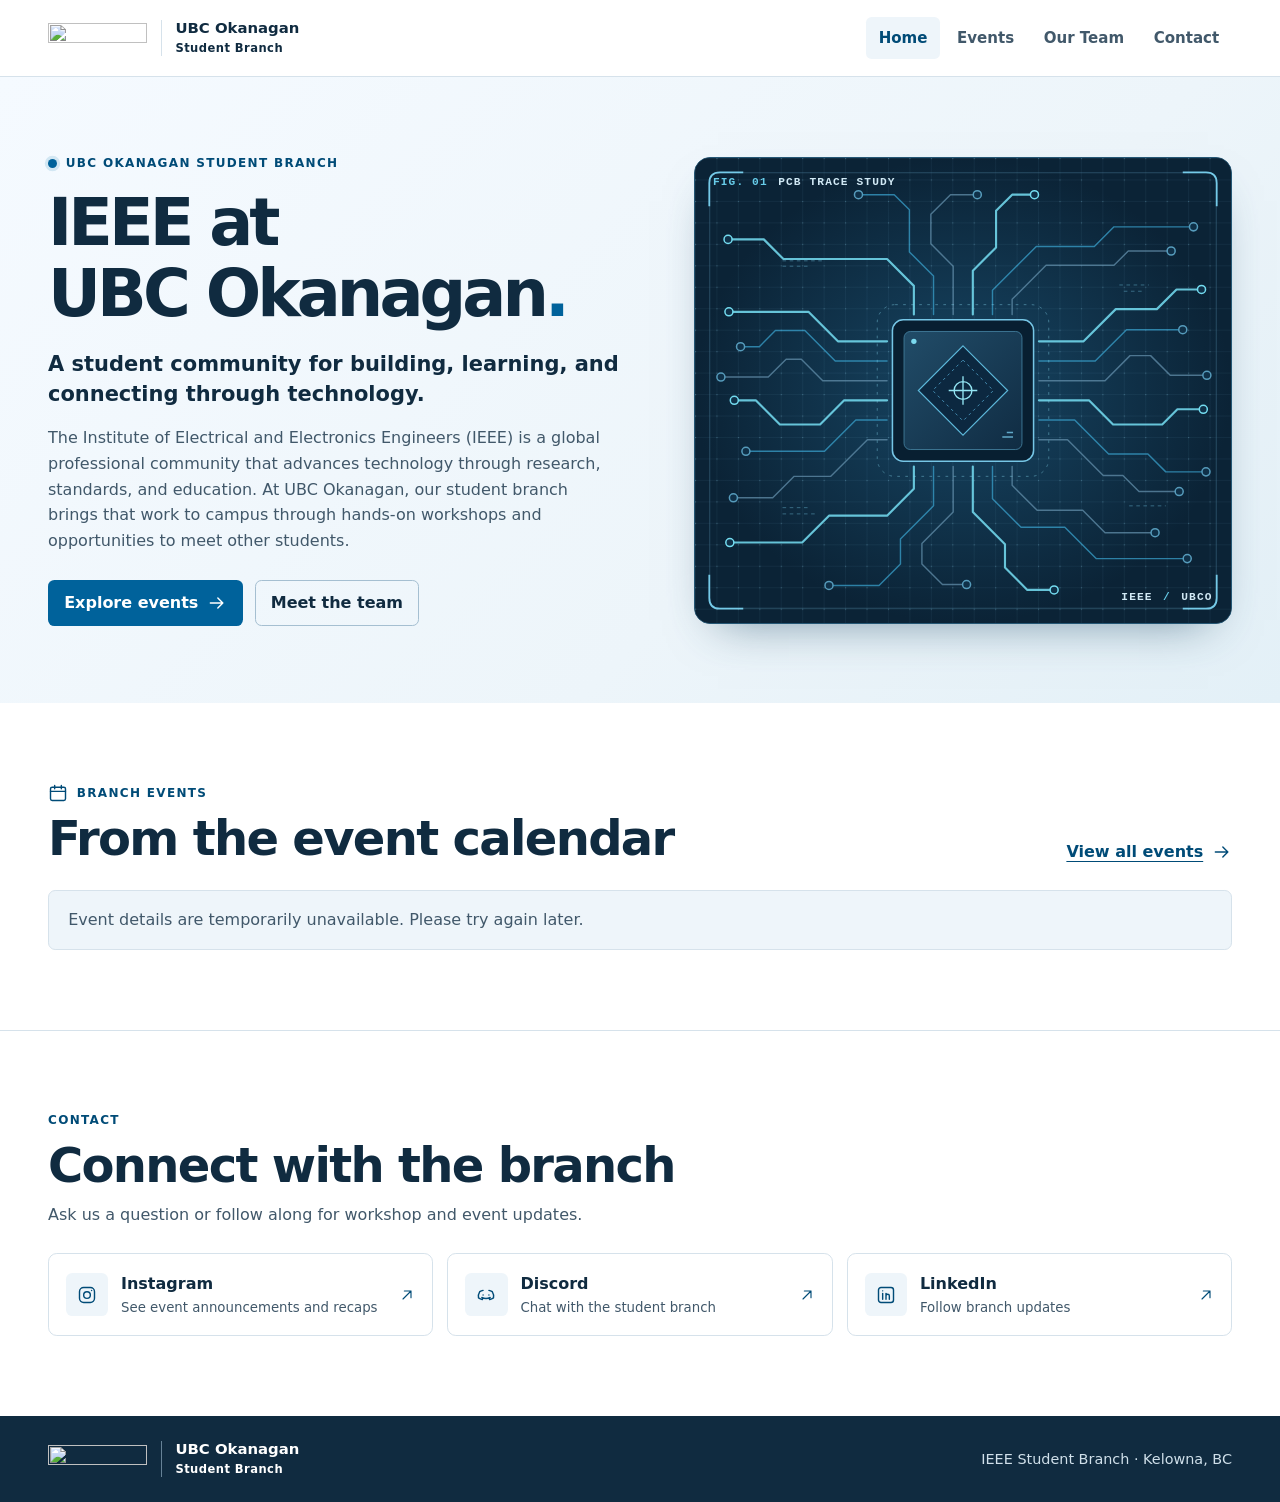
==== index.html @ 8d6318ac "Oneshot site layout" ====
<!doctype html>
<html lang="en">
<head>
  <meta charset="utf-8">
  <meta name="viewport" content="width=device-width, initial-scale=1">
  <meta name="description" content="Meet the IEEE Student Branch at UBC Okanagan, find events, and connect with the team.">
  <meta name="theme-color" content="#102b40">
  <title>IEEE UBC Okanagan Student Branch</title>
  <link rel="stylesheet" href="/style.css">
  <script type="module" src="/events.js"></script>
</head>
<body>
  <a class="skip-link" href="#main">Skip to content</a>
  <header class="site-header">
    <div class="container header-inner">
      <a class="brand" href="/" aria-label="IEEE UBC Okanagan home">
        <img src="/assets/brand_assets/ieee%20mb%20blue.png" width="99" height="29" alt="">
        <span class="brand-name">UBC Okanagan<small>Student Branch</small></span>
      </a>
      <nav aria-label="Main navigation">
        <ul class="nav-list">
          <li><a href="/" aria-current="page">Home</a></li>
          <li><a href="/events/">Events</a></li>
          <li><a href="/our-team/">Our Team</a></li>
          <li><a href="/contact/">Contact</a></li>
        </ul>
      </nav>
    </div>
  </header>

  <main id="main">
    <section class="hero" aria-labelledby="home-heading">
      <div class="container hero-grid">
        <div class="hero-copy">
          <p class="eyebrow"><span class="eyebrow-dot"></span> UBC Okanagan Student Branch</p>
          <h1 id="home-heading">IEEE at<br> UBC Okanagan<span class="hero-period">.</span></h1>
          <p class="lede">A student community for building, learning, and connecting through technology.</p>
          <p>The Institute of Electrical and Electronics Engineers (IEEE) is a global professional community that advances technology through research, standards, and education. At UBC Okanagan, our student branch brings that work to campus through hands-on workshops and opportunities to meet other students.</p>
          <div class="button-row">
            <a class="button button-primary" href="/events/">Explore events <svg class="icon" aria-hidden="true" viewBox="0 0 24 24" fill="none" stroke="currentColor" stroke-width="1.7" stroke-linecap="round" stroke-linejoin="round"><path d="M4 12h15m-6-6 6 6-6 6"/></svg></a>
            <a class="button button-outline" href="/our-team/">Meet the team</a>
          </div>
        </div>
        <div class="hero-art" aria-hidden="true">
          <img src="/assets/circuit-board.svg" width="600" height="520" alt="">
          <span class="art-label"><span>FIG. 01</span> PCB TRACE STUDY</span>
          <span class="art-caption">IEEE <span>/</span> UBCO</span>
        </div>
      </div>
    </section>

    <section class="section event-band" aria-labelledby="featured-heading">
      <div class="container">
        <div class="section-heading split-heading">
          <div>
            <p class="eyebrow"><svg class="icon" aria-hidden="true" viewBox="0 0 24 24" fill="none" stroke="currentColor" stroke-width="1.7" stroke-linecap="round" stroke-linejoin="round"><rect x="3" y="5" width="18" height="16" rx="2"/><path d="M8 3v4m8-4v4M3 10h18"/></svg> Branch events</p>
            <h2 id="featured-heading">From the event calendar</h2>
          </div>
          <a class="text-link" href="/events/">View all events <svg class="icon" aria-hidden="true" viewBox="0 0 24 24" fill="none" stroke="currentColor" stroke-width="1.7" stroke-linecap="round" stroke-linejoin="round"><path d="M4 12h15m-6-6 6 6-6 6"/></svg></a>
        </div>
        <div id="featured-event" aria-live="polite"></div>
        <noscript><p>Enable JavaScript to see event details.</p></noscript>
      </div>
    </section>

    <section class="section" aria-labelledby="home-contact">
      <div class="container">
        <div class="section-heading">
          <p class="eyebrow">Contact</p>
          <h2 id="home-contact">Connect with the branch</h2>
          <p>Ask us a question or follow along for workshop and event updates.</p>
        </div>
        <ul class="social-grid">
          <li>
            <a class="social-card" href="https://www.instagram.com/ubcoieee/">
              <span class="social-icon"><svg class="icon" aria-hidden="true" viewBox="0 0 24 24" fill="none" stroke="currentColor" stroke-width="1.7" stroke-linecap="round" stroke-linejoin="round"><rect x="3" y="3" width="18" height="18" rx="5"/><circle cx="12" cy="12" r="4"/><path d="M17.5 6.5h.01"/></svg></span>
              <span><strong>Instagram</strong><small>See event announcements and recaps</small></span>
              <svg class="icon social-arrow" aria-hidden="true" viewBox="0 0 24 24" fill="none" stroke="currentColor" stroke-width="1.7" stroke-linecap="round" stroke-linejoin="round"><path d="M6 18 18 6M8 6h10v10"/></svg>
            </a>
          </li>
          <li>
            <a class="social-card" href="https://discord.gg/yK6ws2bmB">
              <span class="social-icon"><svg class="icon" aria-hidden="true" viewBox="0 0 24 24" fill="none" stroke="currentColor" stroke-width="1.7" stroke-linecap="round" stroke-linejoin="round"><path d="M8.5 6.5a13 13 0 0 0-4 1.5C3 10.5 2.5 13 3 15.5a14 14 0 0 0 4.5 2l1-2m7-9a13 13 0 0 1 4 1.5c1.5 2.5 2 5 1.5 7.5a14 14 0 0 1-4.5 2l-1-2M7 15a12 12 0 0 0 10 0M8.5 12h.01m7 0h.01"/></svg></span>
              <span><strong>Discord</strong><small>Chat with the student branch</small></span>
              <svg class="icon social-arrow" aria-hidden="true" viewBox="0 0 24 24" fill="none" stroke="currentColor" stroke-width="1.7" stroke-linecap="round" stroke-linejoin="round"><path d="M6 18 18 6M8 6h10v10"/></svg>
            </a>
          </li>
          <li>
            <a class="social-card" href="https://www.linkedin.com/company/ubco-ieee-student-branch/posts/">
              <span class="social-icon"><svg class="icon" aria-hidden="true" viewBox="0 0 24 24" fill="none" stroke="currentColor" stroke-width="1.7" stroke-linecap="round" stroke-linejoin="round"><rect x="3" y="3" width="18" height="18" rx="3"/><path d="M8 10v7m0-10h.01M12 17v-7m0 3a2 2 0 0 1 4 0v4"/></svg></span>
              <span><strong>LinkedIn</strong><small>Follow branch updates</small></span>
              <svg class="icon social-arrow" aria-hidden="true" viewBox="0 0 24 24" fill="none" stroke="currentColor" stroke-width="1.7" stroke-linecap="round" stroke-linejoin="round"><path d="M6 18 18 6M8 6h10v10"/></svg>
            </a>
          </li>
        </ul>
      </div>
    </section>
  </main>

  <footer class="site-footer">
    <div class="container footer-inner">
      <a class="brand" href="/" aria-label="IEEE UBC Okanagan home">
        <img src="/assets/brand_assets/ieee%20mb%20white%20png.png" width="99" height="29" alt="">
        <span class="brand-name">UBC Okanagan<small>Student Branch</small></span>
      </a>
      <p>IEEE Student Branch · Kelowna, BC</p>
    </div>
  </footer>
</body>
</html>
---- style.css ----
:root {
  color-scheme: light;
  --ink: #102b40;
  --muted: #41586a;
  --blue: #00629b;
  --blue-dark: #004b77;
  --pale: #eef5fa;
  --line: #d6e2eb;
  --white: #fff;
  font-family: "Segoe UI", system-ui, sans-serif;
  color: var(--ink);
  background: var(--white);
  line-height: 1.6;
}

* { box-sizing: border-box; }

body {
  display: flex;
  flex-direction: column;
  min-height: 100vh;
  margin: 0;
}

main { flex: 1; }

img { display: block; max-width: 100%; }

a { color: var(--blue-dark); }

a:focus-visible {
  outline: 3px solid #0082c4;
  outline-offset: 4px;
}

h1, h2, h3, p { margin: 0; }

h1, h2, h3 {
  line-height: 1.1;
  letter-spacing: -.035em;
}

h1 { font-size: clamp(2.75rem, 6.1vw, 4.75rem); }
h2 { font-size: clamp(1.95rem, 3.8vw, 3rem); }
h3 { font-size: 1.25rem; }

.container {
  width: min(100% - 3rem, 74rem);
  margin-inline: auto;
}

.icon {
  width: 1.25rem;
  height: 1.25rem;
  flex: none;
}

.skip-link {
  position: fixed;
  z-index: 2;
  top: .75rem;
  left: .75rem;
  transform: translateY(-200%);
  padding: .6rem 1rem;
  background: var(--white);
  font-weight: 650;
}

.skip-link:focus { transform: none; }

.site-header {
  background: var(--white);
  border-bottom: 1px solid var(--line);
}

.header-inner, .footer-inner {
  display: flex;
  align-items: center;
  justify-content: space-between;
  gap: 1rem;
}

.header-inner { min-height: 4.75rem; }

.brand {
  display: inline-flex;
  flex: none;
  align-items: center;
  gap: .85rem;
  color: inherit;
  text-decoration: none;
}

.brand img {
  width: 6.2rem;
  height: auto;
}

.brand-name {
  display: grid;
  padding-left: .85rem;
  border-left: 1px solid var(--line);
  font-size: .93rem;
  font-weight: 750;
  line-height: 1.2;
}

.brand-name small {
  margin-top: .22rem;
  font-size: .72rem;
  font-weight: 550;
  letter-spacing: .04em;
}

.nav-list {
  display: flex;
  gap: .25rem;
  padding: 0;
  margin: 0;
  list-style: none;
}

.nav-list a {
  display: block;
  padding: .55rem .8rem;
  border-radius: .35rem;
  color: var(--muted);
  text-decoration: none;
  font-size: .94rem;
  font-weight: 650;
  white-space: nowrap;
}

.nav-list a:hover, .nav-list a[aria-current="page"] {
  color: var(--blue-dark);
  background: var(--pale);
}

.eyebrow {
  display: flex;
  align-items: center;
  gap: .55rem;
  color: var(--blue-dark);
  font-size: .75rem;
  font-weight: 750;
  letter-spacing: .11em;
  text-transform: uppercase;
}

.eyebrow-dot {
  width: .56rem;
  height: .56rem;
  border-radius: 50%;
  background: var(--blue);
  box-shadow: 0 0 0 .2rem #d2e7f3;
}

.hero {
  padding-block: clamp(2.75rem, 6vw, 5.25rem);
  background: linear-gradient(135deg, #f5faff, #edf5fa 63%, #e3f0f7);
}

.hero-grid {
  display: grid;
  grid-template-columns: 1.08fr 1fr;
  align-items: center;
  gap: clamp(2rem, 5vw, 4.75rem);
}

.hero h1 {
  margin-top: .85rem;
  font-size: clamp(2.9rem, 5.1vw, 4.75rem);
  letter-spacing: -.06em;
}

.hero-period { color: var(--blue); }

.lede {
  max-width: 43rem;
  color: var(--muted);
  font-size: clamp(1.07rem, 2vw, 1.31rem);
  line-height: 1.45;
}

.hero .lede {
  margin-top: 1.15rem;
  color: var(--ink);
  font-weight: 620;
}

.hero-copy > p:not(.eyebrow, .lede) {
  max-width: 35rem;
  margin-top: 1rem;
  color: var(--muted);
}

.hero-art {
  position: relative;
  overflow: hidden;
  isolation: isolate;
  border: 1px solid #255775;
  border-radius: 1rem;
  background: #0b2639;
  box-shadow: 0 20px 46px -24px #234e69a0;
}

.hero-art img { width: 100%; height: auto; }

.art-label, .art-caption {
  position: absolute;
  display: flex;
  gap: .65rem;
  color: #d1e9f5;
  font: 600 clamp(.56rem, 1.3vw, .7rem)/1.3 ui-monospace, Consolas, monospace;
  letter-spacing: .1em;
}

.art-label { top: 1.1rem; left: 1.15rem; }
.art-caption { bottom: 1.1rem; right: 1.15rem; }
.art-label span, .art-caption span { color: #67cce9; }

.button-row {
  display: flex;
  flex-wrap: wrap;
  gap: .7rem;
  margin-top: 1.65rem;
}

.button, .text-link {
  display: inline-flex;
  align-items: center;
  justify-content: center;
  gap: .55rem;
  font-weight: 700;
}

.button {
  min-height: 2.9rem;
  padding: .6rem .95rem;
  border: 1px solid transparent;
  border-radius: .4rem;
  text-decoration: none;
}

.button-primary { color: var(--white); background: var(--blue); }
.button-primary:hover { background: var(--blue-dark); }
.button-outline { border-color: #a5bfd1; color: var(--ink); }
.button-outline:hover { background: #dcecf6; }
.text-link { text-underline-offset: .24em; }
.text-link:hover { color: var(--blue); }

.section { padding-block: clamp(2.85rem, 6.3vw, 5rem); }
.section-heading { margin-bottom: 1.6rem; }
.section-heading .eyebrow, .membership-band .eyebrow { margin-bottom: .55rem; }

.section-heading > p:not(.eyebrow), .membership-band h2 + p {
  margin-top: .65rem;
  color: var(--muted);
}

.split-heading {
  display: flex;
  align-items: flex-end;
  justify-content: space-between;
  gap: 1rem 2rem;
}

.event-band { border-bottom: 1px solid var(--line); }

.event-card {
  display: grid;
  grid-template-columns: minmax(0, 20rem) minmax(0, 1fr);
  overflow: hidden;
  border: 1px solid var(--line);
  border-radius: .7rem;
  background: var(--white);
}

.event-card--text { grid-template-columns: minmax(0, 1fr); }

.event-poster {
  display: grid;
  place-items: center;
  background: var(--pale);
}

.event-poster img {
  width: 100%;
  max-height: 21rem;
  aspect-ratio: 1;
  object-fit: contain;
}

.event-poster:focus-visible { outline-offset: -4px; }

.event-details {
  align-self: center;
  padding: clamp(1.25rem, 4vw, 3.25rem);
}

.event-tag {
  display: inline-block;
  padding: .26rem .6rem;
  margin-bottom: .75rem;
  border-radius: .25rem;
  color: var(--blue-dark);
  background: var(--pale);
  font-size: .72rem;
  font-weight: 750;
  letter-spacing: .07em;
  text-transform: uppercase;
}

.event-details h3 { font-size: clamp(1.45rem, 3.5vw, 2.3rem); }

.event-meta {
  display: flex;
  flex-wrap: wrap;
  gap: .2rem 1.25rem;
  padding: 0;
  margin: .75rem 0;
  list-style: none;
  color: var(--blue-dark);
  font-weight: 650;
}

.event-description { max-width: 42rem; color: var(--muted); }
.event-details .button { margin-top: 1rem; }

.status-message {
  padding: 1rem 1.2rem;
  border: 1px solid var(--line);
  border-radius: .45rem;
  background: var(--pale);
  color: var(--muted);
}

.social-grid, .member-grid {
  display: grid;
  grid-template-columns: repeat(3, minmax(0, 1fr));
  gap: .9rem;
  padding: 0;
  margin: 0;
  list-style: none;
}

.social-card {
  display: grid;
  grid-template-columns: auto 1fr auto;
  align-items: center;
  gap: .8rem;
  height: 100%;
  padding: 1.05rem;
  border: 1px solid var(--line);
  border-radius: .55rem;
  color: var(--ink);
  text-decoration: none;
}

.social-card:hover { border-color: #9dbed4; background: #f8fbfd; }
.social-card small { display: block; color: var(--muted); }

.social-icon {
  display: grid;
  place-items: center;
  width: 2.65rem;
  height: 2.65rem;
  border-radius: .4rem;
  background: var(--pale);
  color: var(--blue-dark);
}

.social-arrow { width: 1rem; height: 1rem; color: var(--blue-dark); }

.page-intro {
  padding-block: clamp(2.75rem, 6vw, 5rem);
  border-bottom: 1px solid var(--line);
  background: linear-gradient(135deg, #f6faff, #e8f3f9);
}

.page-intro h1 { margin: .5rem 0 .9rem; }

.events-content, .event-list {
  display: grid;
  gap: 1rem;
}

.events-content { gap: clamp(2.5rem, 6vw, 4.5rem); }

.structure-section {
  background: #f8fbfd;
  border-bottom: 1px solid var(--line);
}

.org-grid {
  display: grid;
  grid-template-columns: repeat(2, minmax(0, 1fr));
  gap: 1rem;
}

.org-card {
  padding: clamp(1rem, 3vw, 1.75rem);
  border: 1px solid var(--line);
  border-top: 3px solid var(--blue);
  border-radius: .5rem;
  background: var(--white);
}

.org-card h3 {
  display: flex;
  flex-wrap: wrap;
  align-items: center;
  gap: .65rem;
}

.org-card h3 span {
  padding: .3rem .5rem;
  border-radius: .25rem;
  background: var(--pale);
  color: var(--blue-dark);
  font-size: .72rem;
  letter-spacing: .04em;
  text-transform: uppercase;
}

.org-card ul {
  padding-left: 1.35rem;
  margin: .65rem 0 0;
  color: var(--muted);
}

.org-card li + li { margin-top: .35rem; }
.org-card li ul { margin-top: .25rem; }
.roster-section + .roster-section { padding-top: 0; }
.member-grid-chairs { grid-template-columns: repeat(2, minmax(0, 1fr)); max-width: 48rem; }

.member-card {
  display: flex;
  align-items: center;
  gap: 1rem;
  padding: .95rem;
  border: 1px solid var(--line);
  border-radius: .55rem;
}

.member-card img {
  flex: none;
  width: clamp(3.25rem, 7vw, 5rem);
  height: auto;
  aspect-ratio: 1;
  object-fit: cover;
  border-radius: 50%;
  background: var(--pale);
}

.member-info p {
  margin-top: .3rem;
  color: var(--muted);
  font-size: .9rem;
  line-height: 1.35;
}

.membership-band {
  border-top: 1px solid var(--line);
  background: var(--pale);
}

.membership-band .split-heading { align-items: center; }

.site-footer {
  padding-block: 1.6rem;
  background: var(--ink);
  color: var(--white);
}

.site-footer .brand-name { border-color: #668297; }
.site-footer p { color: #d0e0ea; font-size: .9rem; }

@media (max-width: 60rem) {
  .social-card {
    grid-template-columns: auto 1fr;
  }

  .social-arrow { display: none; }
  .member-grid { grid-template-columns: repeat(2, minmax(0, 1fr)); }
}

@media (max-width: 46rem) {
  .hero-grid { grid-template-columns: minmax(0, 1fr); }
  .hero-art { max-width: 34rem; }
  .hero h1 { font-size: clamp(2.7rem, 9.5vw, 4.4rem); }
  .event-card { grid-template-columns: minmax(0, 15rem) minmax(0, 1fr); }
  .event-card--text { grid-template-columns: minmax(0, 1fr); }
  .social-grid { grid-template-columns: minmax(0, 1fr); }
  .social-card { grid-template-columns: auto 1fr auto; }
  .social-arrow { display: block; }
}

@media (max-width: 36rem) {
  .container { width: calc(100% - 2rem); }

  .header-inner {
    flex-direction: column;
    align-items: flex-start;
    gap: .55rem;
    padding-top: .75rem;
    padding-bottom: .45rem;
  }

  .header-inner nav, .nav-list { width: 100%; }
  .nav-list { justify-content: space-between; }
  .nav-list a { padding: .5rem .45rem; font-size: .88rem; }
  .split-heading { flex-direction: column; align-items: flex-start; }
  .membership-band .split-heading { align-items: flex-start; }
  .event-card, .event-card--text, .org-grid, .member-grid { grid-template-columns: minmax(0, 1fr); }
  .event-poster img { max-height: 19rem; }
  .footer-inner { flex-direction: column; align-items: flex-start; }
}
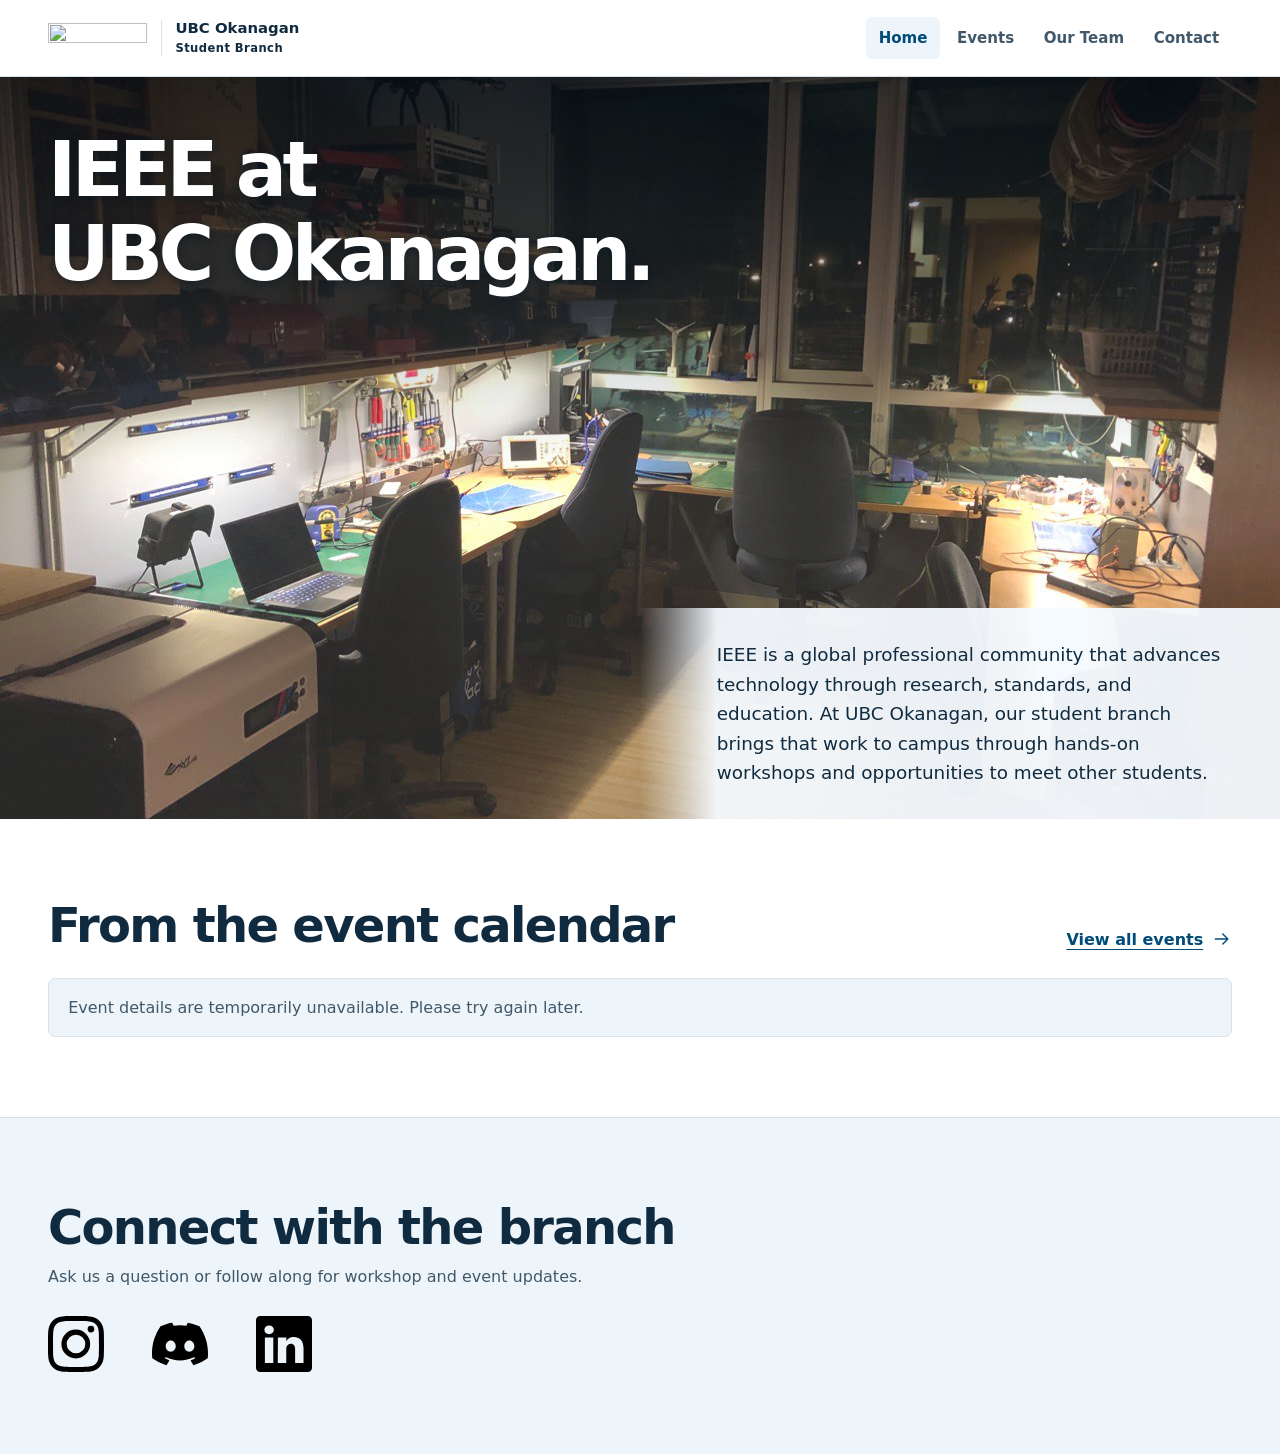
==== commit 1e908d22: "Implemented some designs" ====
--- a/index.html
+++ b/index.html
@@ -28,24 +28,11 @@
     </div>
   </header>
 
-  <main id="main">
+  <main id="main" tabindex="-1">
     <section class="hero" aria-labelledby="home-heading">
-      <div class="container hero-grid">
-        <div class="hero-copy">
-          <p class="eyebrow"><span class="eyebrow-dot"></span> UBC Okanagan Student Branch</p>
-          <h1 id="home-heading">IEEE at<br> UBC Okanagan<span class="hero-period">.</span></h1>
-          <p class="lede">A student community for building, learning, and connecting through technology.</p>
-          <p>The Institute of Electrical and Electronics Engineers (IEEE) is a global professional community that advances technology through research, standards, and education. At UBC Okanagan, our student branch brings that work to campus through hands-on workshops and opportunities to meet other students.</p>
-          <div class="button-row">
-            <a class="button button-primary" href="/events/">Explore events <svg class="icon" aria-hidden="true" viewBox="0 0 24 24" fill="none" stroke="currentColor" stroke-width="1.7" stroke-linecap="round" stroke-linejoin="round"><path d="M4 12h15m-6-6 6 6-6 6"/></svg></a>
-            <a class="button button-outline" href="/our-team/">Meet the team</a>
-          </div>
-        </div>
-        <div class="hero-art" aria-hidden="true">
-          <img src="/assets/circuit-board.svg" width="600" height="520" alt="">
-          <span class="art-label"><span>FIG. 01</span> PCB TRACE STUDY</span>
-          <span class="art-caption">IEEE <span>/</span> UBCO</span>
-        </div>
+      <div class="hero-content">
+        <h1 id="home-heading">IEEE at<br> UBC Okanagan.</h1>
+        <p>IEEE is a global professional community that advances technology through research, standards, and education. At UBC Okanagan, our student branch brings that work to campus through hands-on workshops and opportunities to meet other students.</p>
       </div>
     </section>
 
@@ -53,7 +40,6 @@
       <div class="container">
         <div class="section-heading split-heading">
           <div>
-            <p class="eyebrow"><svg class="icon" aria-hidden="true" viewBox="0 0 24 24" fill="none" stroke="currentColor" stroke-width="1.7" stroke-linecap="round" stroke-linejoin="round"><rect x="3" y="5" width="18" height="16" rx="2"/><path d="M8 3v4m8-4v4M3 10h18"/></svg> Branch events</p>
             <h2 id="featured-heading">From the event calendar</h2>
           </div>
           <a class="text-link" href="/events/">View all events <svg class="icon" aria-hidden="true" viewBox="0 0 24 24" fill="none" stroke="currentColor" stroke-width="1.7" stroke-linecap="round" stroke-linejoin="round"><path d="M4 12h15m-6-6 6 6-6 6"/></svg></a>
@@ -63,48 +49,31 @@
       </div>
     </section>
 
-    <section class="section" aria-labelledby="home-contact">
+    <section class="section pale-section contact-section" aria-labelledby="home-contact">
       <div class="container">
         <div class="section-heading">
-          <p class="eyebrow">Contact</p>
           <h2 id="home-contact">Connect with the branch</h2>
           <p>Ask us a question or follow along for workshop and event updates.</p>
         </div>
         <ul class="social-grid">
           <li>
-            <a class="social-card" href="https://www.instagram.com/ubcoieee/">
-              <span class="social-icon"><svg class="icon" aria-hidden="true" viewBox="0 0 24 24" fill="none" stroke="currentColor" stroke-width="1.7" stroke-linecap="round" stroke-linejoin="round"><rect x="3" y="3" width="18" height="18" rx="5"/><circle cx="12" cy="12" r="4"/><path d="M17.5 6.5h.01"/></svg></span>
-              <span><strong>Instagram</strong><small>See event announcements and recaps</small></span>
-              <svg class="icon social-arrow" aria-hidden="true" viewBox="0 0 24 24" fill="none" stroke="currentColor" stroke-width="1.7" stroke-linecap="round" stroke-linejoin="round"><path d="M6 18 18 6M8 6h10v10"/></svg>
+            <a class="social-logo" href="https://www.instagram.com/ubcoieee/">
+              <img src="/assets/brand_assets/instagram.svg" alt="Instagram" width="56" height="56">
             </a>
           </li>
           <li>
-            <a class="social-card" href="https://discord.gg/yK6ws2bmB">
-              <span class="social-icon"><svg class="icon" aria-hidden="true" viewBox="0 0 24 24" fill="none" stroke="currentColor" stroke-width="1.7" stroke-linecap="round" stroke-linejoin="round"><path d="M8.5 6.5a13 13 0 0 0-4 1.5C3 10.5 2.5 13 3 15.5a14 14 0 0 0 4.5 2l1-2m7-9a13 13 0 0 1 4 1.5c1.5 2.5 2 5 1.5 7.5a14 14 0 0 1-4.5 2l-1-2M7 15a12 12 0 0 0 10 0M8.5 12h.01m7 0h.01"/></svg></span>
-              <span><strong>Discord</strong><small>Chat with the student branch</small></span>
-              <svg class="icon social-arrow" aria-hidden="true" viewBox="0 0 24 24" fill="none" stroke="currentColor" stroke-width="1.7" stroke-linecap="round" stroke-linejoin="round"><path d="M6 18 18 6M8 6h10v10"/></svg>
+            <a class="social-logo" href="https://discord.gg/yK6ws2bmB">
+              <img src="/assets/brand_assets/discord.svg" alt="Discord" width="56" height="56">
             </a>
           </li>
           <li>
-            <a class="social-card" href="https://www.linkedin.com/company/ubco-ieee-student-branch/posts/">
-              <span class="social-icon"><svg class="icon" aria-hidden="true" viewBox="0 0 24 24" fill="none" stroke="currentColor" stroke-width="1.7" stroke-linecap="round" stroke-linejoin="round"><rect x="3" y="3" width="18" height="18" rx="3"/><path d="M8 10v7m0-10h.01M12 17v-7m0 3a2 2 0 0 1 4 0v4"/></svg></span>
-              <span><strong>LinkedIn</strong><small>Follow branch updates</small></span>
-              <svg class="icon social-arrow" aria-hidden="true" viewBox="0 0 24 24" fill="none" stroke="currentColor" stroke-width="1.7" stroke-linecap="round" stroke-linejoin="round"><path d="M6 18 18 6M8 6h10v10"/></svg>
+            <a class="social-logo" href="https://www.linkedin.com/company/ubco-ieee-student-branch/posts/">
+              <img src="/assets/brand_assets/linkedin.svg" alt="LinkedIn" width="56" height="56">
             </a>
           </li>
         </ul>
       </div>
     </section>
   </main>
-
-  <footer class="site-footer">
-    <div class="container footer-inner">
-      <a class="brand" href="/" aria-label="IEEE UBC Okanagan home">
-        <img src="/assets/brand_assets/ieee%20mb%20white%20png.png" width="99" height="29" alt="">
-        <span class="brand-name">UBC Okanagan<small>Student Branch</small></span>
-      </a>
-      <p>IEEE Student Branch · Kelowna, BC</p>
-    </div>
-  </footer>
 </body>
 </html>
--- a/style.css
+++ b/style.css
@@ -22,7 +22,7 @@
   margin: 0;
 }
 
-main { flex: 1; }
+main { flex: 1; scroll-margin-top: 5rem; }
 
 img { display: block; max-width: 100%; }
 
@@ -69,11 +69,14 @@
 .skip-link:focus { transform: none; }
 
 .site-header {
+  position: sticky;
+  z-index: 1;
+  top: 0;
   background: var(--white);
   border-bottom: 1px solid var(--line);
 }
 
-.header-inner, .footer-inner {
+.header-inner {
   display: flex;
   align-items: center;
   justify-content: space-between;
@@ -136,44 +139,39 @@
   background: var(--pale);
 }
 
-.eyebrow {
-  display: flex;
-  align-items: center;
-  gap: .55rem;
-  color: var(--blue-dark);
-  font-size: .75rem;
-  font-weight: 750;
-  letter-spacing: .11em;
-  text-transform: uppercase;
-}
-
-.eyebrow-dot {
-  width: .56rem;
-  height: .56rem;
-  border-radius: 50%;
-  background: var(--blue);
-  box-shadow: 0 0 0 .2rem #d2e7f3;
-}
 
 .hero {
-  padding-block: clamp(2.75rem, 6vw, 5.25rem);
-  background: linear-gradient(135deg, #f5faff, #edf5fa 63%, #e3f0f7);
-}
-
-.hero-grid {
-  display: grid;
-  grid-template-columns: 1.08fr 1fr;
-  align-items: center;
-  gap: clamp(2rem, 5vw, 4.75rem);
+  background: linear-gradient(#08192580, #ffffff26 52%),
+    url("/assets/hackerspace_night.jpg") center / cover no-repeat, var(--ink);
+}
+
+.hero-content {
+  display: flex;
+  flex-direction: column;
+  align-items: flex-start;
+  justify-content: space-between;
+  gap: clamp(8rem, 20vw, 19rem);
+  min-height: clamp(32rem, 58vw, 48rem);
 }
 
 .hero h1 {
-  margin-top: .85rem;
-  font-size: clamp(2.9rem, 5.1vw, 4.75rem);
+  margin: clamp(1.5rem, 4vw, 3.5rem) max(1rem, calc((100% - 74rem) / 2));
+  color: var(--white);
+  font-size: clamp(2.45rem, 6vw, 4.75rem);
   letter-spacing: -.06em;
-}
-
-.hero-period { color: var(--blue); }
+  text-shadow: 0 2px 10px #081925b3;
+}
+
+.hero p {
+  --fade-width: clamp(1.5rem, 6vw, 5rem);
+  align-self: flex-end;
+  max-width: 40rem;
+  padding: clamp(1rem, 2.5vw, 2rem) clamp(1rem, 4vw, 3.5rem);
+  padding-left: var(--fade-width);
+  background: linear-gradient(to right, transparent, #f5fafff2 var(--fade-width));
+  color: var(--ink);
+  font-size: clamp(1rem, 1.6vw, 1.15rem);
+}
 
 .lede {
   max-width: 43rem;
@@ -181,43 +179,6 @@
   font-size: clamp(1.07rem, 2vw, 1.31rem);
   line-height: 1.45;
 }
-
-.hero .lede {
-  margin-top: 1.15rem;
-  color: var(--ink);
-  font-weight: 620;
-}
-
-.hero-copy > p:not(.eyebrow, .lede) {
-  max-width: 35rem;
-  margin-top: 1rem;
-  color: var(--muted);
-}
-
-.hero-art {
-  position: relative;
-  overflow: hidden;
-  isolation: isolate;
-  border: 1px solid #255775;
-  border-radius: 1rem;
-  background: #0b2639;
-  box-shadow: 0 20px 46px -24px #234e69a0;
-}
-
-.hero-art img { width: 100%; height: auto; }
-
-.art-label, .art-caption {
-  position: absolute;
-  display: flex;
-  gap: .65rem;
-  color: #d1e9f5;
-  font: 600 clamp(.56rem, 1.3vw, .7rem)/1.3 ui-monospace, Consolas, monospace;
-  letter-spacing: .1em;
-}
-
-.art-label { top: 1.1rem; left: 1.15rem; }
-.art-caption { bottom: 1.1rem; right: 1.15rem; }
-.art-label span, .art-caption span { color: #67cce9; }
 
 .button-row {
   display: flex;
@@ -251,9 +212,8 @@
 
 .section { padding-block: clamp(2.85rem, 6.3vw, 5rem); }
 .section-heading { margin-bottom: 1.6rem; }
-.section-heading .eyebrow, .membership-band .eyebrow { margin-bottom: .55rem; }
-
-.section-heading > p:not(.eyebrow), .membership-band h2 + p {
+
+.section-heading > p, .membership-band h2 + p {
   margin-top: .65rem;
   color: var(--muted);
 }
@@ -266,6 +226,18 @@
 }
 
 .event-band { border-bottom: 1px solid var(--line); }
+.pale-section { background: var(--pale); }
+
+.contact-page {
+  display: grid;
+  grid-template-rows: auto 1fr;
+}
+
+.contact-section {
+  display: grid;
+  align-content: center;
+  min-height: 21rem;
+}
 
 .event-card {
   display: grid;
@@ -293,22 +265,56 @@
 
 .event-poster:focus-visible { outline-offset: -4px; }
 
-.event-details {
-  align-self: center;
-  padding: clamp(1.25rem, 4vw, 3.25rem);
-}
-
-.event-tag {
-  display: inline-block;
-  padding: .26rem .6rem;
-  margin-bottom: .75rem;
-  border-radius: .25rem;
-  color: var(--blue-dark);
-  background: var(--pale);
+.event-content {
+  display: grid;
+  grid-template-columns: minmax(0, 1fr) auto;
+  align-items: center;
+  gap: clamp(.65rem, 3vw, 2.5rem);
+  padding: clamp(.9rem, 3vw, 2.5rem);
+}
+
+.event-calendar {
+  display: grid;
+  justify-items: end;
+  gap: .4rem;
+}
+
+.calendar-tile {
+  display: grid;
+  width: clamp(5rem, 8vw, 6rem);
+  overflow: hidden;
+  border: 1px solid var(--line);
+  border-radius: .4rem;
+  text-align: center;
+  font-variant-numeric: tabular-nums;
+}
+
+.calendar-month {
+  padding: .2rem .3rem;
+  background: var(--blue-dark);
+  color: var(--white);
   font-size: .72rem;
+  font-weight: 700;
+  white-space: nowrap;
+}
+
+.calendar-day {
+  display: grid;
+  place-items: center;
+  aspect-ratio: 1;
+  padding: .25rem .35rem;
+  background: var(--pale);
+  color: var(--ink);
+  font-size: clamp(1.3rem, 2.7vw, 1.9rem);
   font-weight: 750;
-  letter-spacing: .07em;
-  text-transform: uppercase;
+  line-height: 1.35;
+}
+
+.calendar-separator {
+  justify-self: center;
+  color: var(--muted);
+  font-size: .75rem;
+  line-height: 1;
 }
 
 .event-details h3 { font-size: clamp(1.45rem, 3.5vw, 2.3rem); }
@@ -324,7 +330,7 @@
   font-weight: 650;
 }
 
-.event-description { max-width: 42rem; color: var(--muted); }
+.event-description { margin-top: .65rem; max-width: 42rem; color: var(--muted); }
 .event-details .button { margin-top: 1rem; }
 
 .status-message {
@@ -335,7 +341,7 @@
   color: var(--muted);
 }
 
-.social-grid, .member-grid {
+.member-grid {
   display: grid;
   grid-template-columns: repeat(3, minmax(0, 1fr));
   gap: .9rem;
@@ -344,33 +350,27 @@
   list-style: none;
 }
 
-.social-card {
-  display: grid;
-  grid-template-columns: auto 1fr auto;
-  align-items: center;
-  gap: .8rem;
-  height: 100%;
-  padding: 1.05rem;
-  border: 1px solid var(--line);
-  border-radius: .55rem;
-  color: var(--ink);
-  text-decoration: none;
-}
-
-.social-card:hover { border-color: #9dbed4; background: #f8fbfd; }
-.social-card small { display: block; color: var(--muted); }
-
-.social-icon {
-  display: grid;
-  place-items: center;
-  width: 2.65rem;
-  height: 2.65rem;
-  border-radius: .4rem;
-  background: var(--pale);
-  color: var(--blue-dark);
-}
-
-.social-arrow { width: 1rem; height: 1rem; color: var(--blue-dark); }
+.social-grid {
+  display: flex;
+  flex-wrap: wrap;
+  align-items: center;
+  gap: clamp(1.25rem, 5vw, 3rem);
+  padding: 0;
+  margin: 0;
+  list-style: none;
+}
+
+.social-logo {
+  display: block;
+  border-radius: .25rem;
+}
+
+.social-logo img {
+  width: clamp(2.65rem, 8vw, 3.5rem);
+  height: auto;
+}
+
+.social-logo:hover { opacity: .72; }
 
 .page-intro {
   padding-block: clamp(2.75rem, 6vw, 5rem);
@@ -380,57 +380,11 @@
 
 .page-intro h1 { margin: .5rem 0 .9rem; }
 
-.events-content, .event-list {
+.event-list {
   display: grid;
   gap: 1rem;
 }
 
-.events-content { gap: clamp(2.5rem, 6vw, 4.5rem); }
-
-.structure-section {
-  background: #f8fbfd;
-  border-bottom: 1px solid var(--line);
-}
-
-.org-grid {
-  display: grid;
-  grid-template-columns: repeat(2, minmax(0, 1fr));
-  gap: 1rem;
-}
-
-.org-card {
-  padding: clamp(1rem, 3vw, 1.75rem);
-  border: 1px solid var(--line);
-  border-top: 3px solid var(--blue);
-  border-radius: .5rem;
-  background: var(--white);
-}
-
-.org-card h3 {
-  display: flex;
-  flex-wrap: wrap;
-  align-items: center;
-  gap: .65rem;
-}
-
-.org-card h3 span {
-  padding: .3rem .5rem;
-  border-radius: .25rem;
-  background: var(--pale);
-  color: var(--blue-dark);
-  font-size: .72rem;
-  letter-spacing: .04em;
-  text-transform: uppercase;
-}
-
-.org-card ul {
-  padding-left: 1.35rem;
-  margin: .65rem 0 0;
-  color: var(--muted);
-}
-
-.org-card li + li { margin-top: .35rem; }
-.org-card li ul { margin-top: .25rem; }
 .roster-section + .roster-section { padding-top: 0; }
 .member-grid-chairs { grid-template-columns: repeat(2, minmax(0, 1fr)); max-width: 48rem; }
 
@@ -467,37 +421,18 @@
 
 .membership-band .split-heading { align-items: center; }
 
-.site-footer {
-  padding-block: 1.6rem;
-  background: var(--ink);
-  color: var(--white);
-}
-
-.site-footer .brand-name { border-color: #668297; }
-.site-footer p { color: #d0e0ea; font-size: .9rem; }
-
 @media (max-width: 60rem) {
-  .social-card {
-    grid-template-columns: auto 1fr;
-  }
-
-  .social-arrow { display: none; }
   .member-grid { grid-template-columns: repeat(2, minmax(0, 1fr)); }
 }
 
 @media (max-width: 46rem) {
-  .hero-grid { grid-template-columns: minmax(0, 1fr); }
-  .hero-art { max-width: 34rem; }
-  .hero h1 { font-size: clamp(2.7rem, 9.5vw, 4.4rem); }
   .event-card { grid-template-columns: minmax(0, 15rem) minmax(0, 1fr); }
   .event-card--text { grid-template-columns: minmax(0, 1fr); }
-  .social-grid { grid-template-columns: minmax(0, 1fr); }
-  .social-card { grid-template-columns: auto 1fr auto; }
-  .social-arrow { display: block; }
 }
 
 @media (max-width: 36rem) {
   .container { width: calc(100% - 2rem); }
+  main { scroll-margin-top: 7rem; }
 
   .header-inner {
     flex-direction: column;
@@ -512,7 +447,6 @@
   .nav-list a { padding: .5rem .45rem; font-size: .88rem; }
   .split-heading { flex-direction: column; align-items: flex-start; }
   .membership-band .split-heading { align-items: flex-start; }
-  .event-card, .event-card--text, .org-grid, .member-grid { grid-template-columns: minmax(0, 1fr); }
+  .event-card, .event-card--text, .member-grid { grid-template-columns: minmax(0, 1fr); }
   .event-poster img { max-height: 19rem; }
-  .footer-inner { flex-direction: column; align-items: flex-start; }
-}
+}
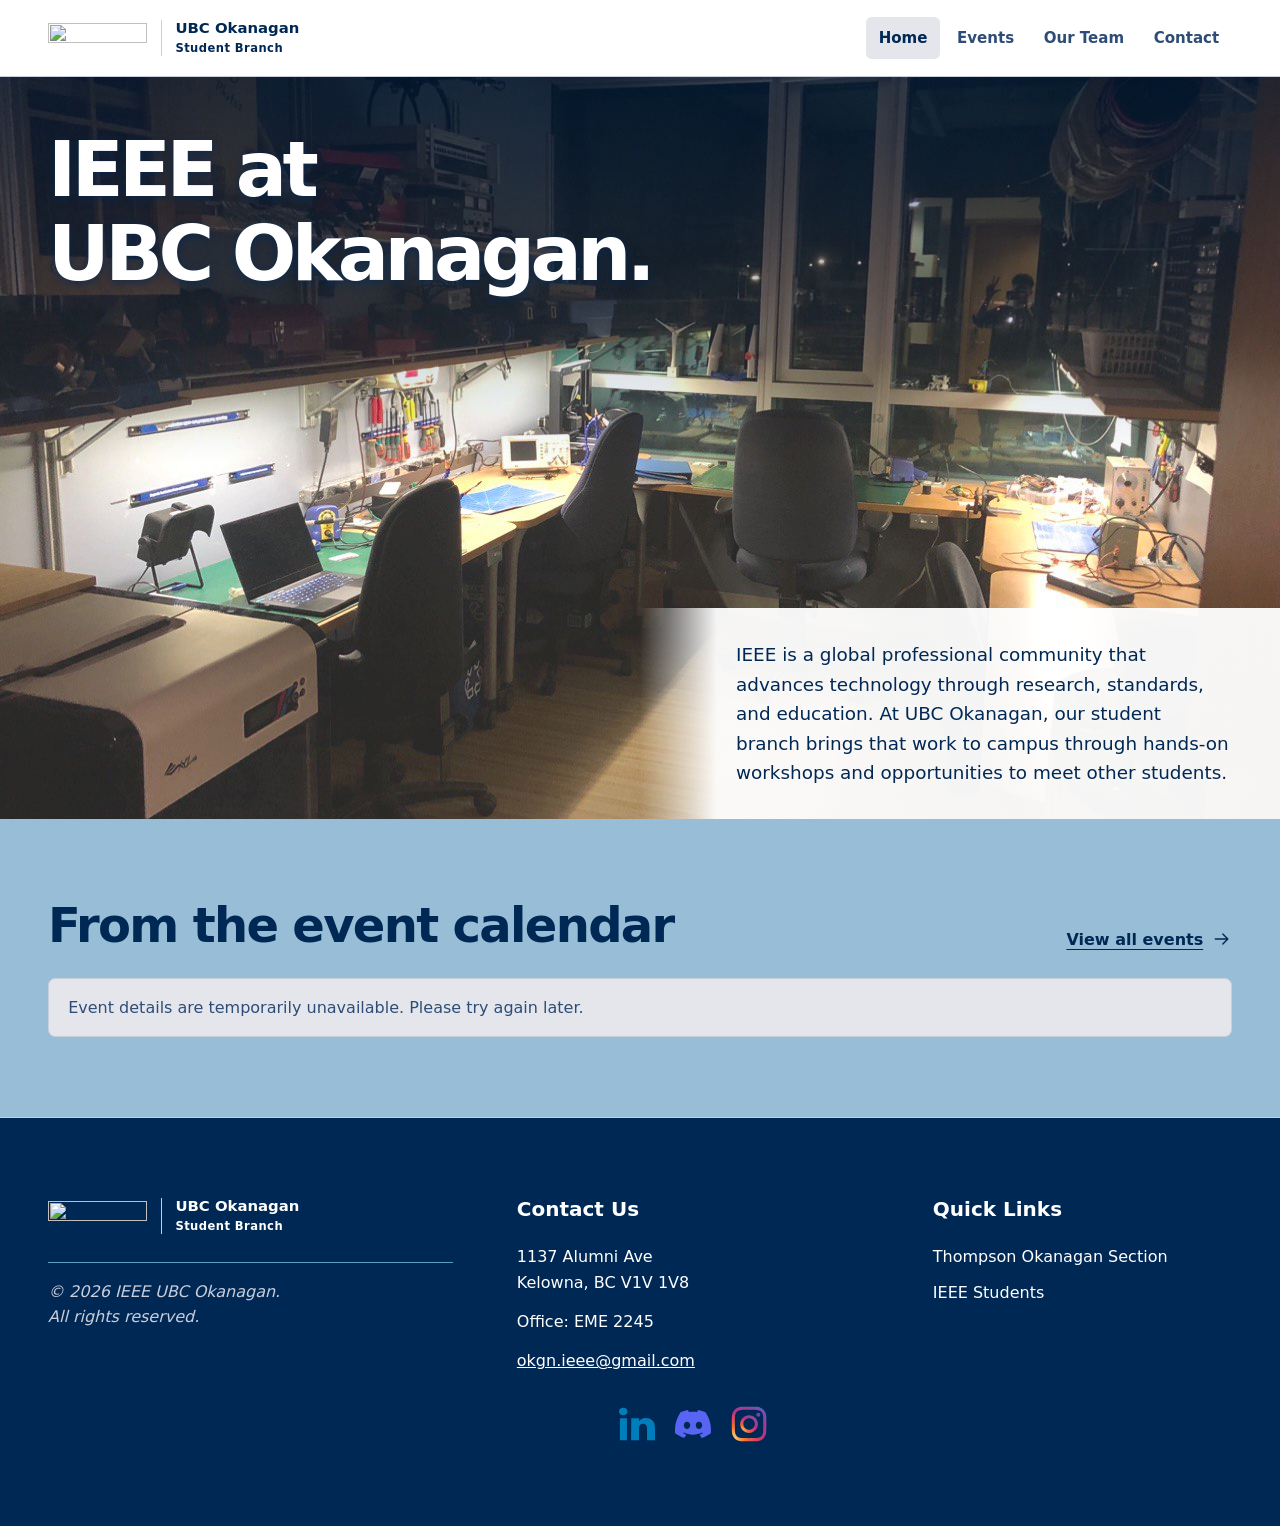
==== commit bcce5462: "More page stylization updated colours, links, events. Removed contact page" ====
--- a/index.html
+++ b/index.html
@@ -4,7 +4,7 @@
   <meta charset="utf-8">
   <meta name="viewport" content="width=device-width, initial-scale=1">
   <meta name="description" content="Meet the IEEE Student Branch at UBC Okanagan, find events, and connect with the team.">
-  <meta name="theme-color" content="#102b40">
+  <meta name="theme-color" content="#002855">
   <title>IEEE UBC Okanagan Student Branch</title>
   <link rel="stylesheet" href="/style.css">
   <script type="module" src="/events.js"></script>
@@ -22,7 +22,7 @@
           <li><a href="/" aria-current="page">Home</a></li>
           <li><a href="/events/">Events</a></li>
           <li><a href="/our-team/">Our Team</a></li>
-          <li><a href="/contact/">Contact</a></li>
+          <li><a href="/#contact">Contact</a></li>
         </ul>
       </nav>
     </div>
@@ -32,7 +32,7 @@
     <section class="hero" aria-labelledby="home-heading">
       <div class="hero-content">
         <h1 id="home-heading">IEEE at<br> UBC Okanagan.</h1>
-        <p>IEEE is a global professional community that advances technology through research, standards, and education. At UBC Okanagan, our student branch brings that work to campus through hands-on workshops and opportunities to meet other students.</p>
+        <p style="padding-left: 6rem">IEEE is a global professional community that advances technology through research, standards, and education. At UBC Okanagan, our student branch brings that work to campus through hands-on workshops and opportunities to meet other students.</p>
       </div>
     </section>
 
@@ -49,31 +49,50 @@
       </div>
     </section>
 
-    <section class="section pale-section contact-section" aria-labelledby="home-contact">
-      <div class="container">
-        <div class="section-heading">
-          <h2 id="home-contact">Connect with the branch</h2>
-          <p>Ask us a question or follow along for workshop and event updates.</p>
-        </div>
+  </main>
+
+  <footer class="section site-footer">
+    <div class="container footer-grid">
+      <div class="footer-identity">
+        <a class="brand" href="/" aria-label="IEEE UBC Okanagan home">
+          <img src="/assets/brand_assets/ieee%20mb%20white%20png.png" alt="" width="287" height="84">
+          <span class="brand-name">UBC Okanagan<small>Student Branch</small></span>
+        </a>
+        <p class="footer-copyright">© 2026 IEEE UBC Okanagan.<br>All rights reserved.</p>
+      </div>
+      <section id="contact" aria-labelledby="home-contact" tabindex="-1">
+        <h2 id="home-contact">Contact Us</h2>
+        <address class="contact-details">
+          <p>1137 Alumni Ave<br>Kelowna, BC V1V 1V8</p>
+          <p>Office: EME 2245</p>
+          <p><a href="mailto:okgn.ieee@gmail.com">okgn.ieee@gmail.com</a></p>
+        </address>
         <ul class="social-grid">
           <li>
-            <a class="social-logo" href="https://www.instagram.com/ubcoieee/">
-              <img src="/assets/brand_assets/instagram.svg" alt="Instagram" width="56" height="56">
+            <a class="social-logo" href="https://www.linkedin.com/company/ubco-ieee-student-branch/posts/">
+              <img src="/assets/social_media_icons/linkedin.svg" alt="LinkedIn" width="36" height="36">
             </a>
           </li>
           <li>
             <a class="social-logo" href="https://discord.gg/yK6ws2bmB">
-              <img src="/assets/brand_assets/discord.svg" alt="Discord" width="56" height="56">
+              <img src="/assets/social_media_icons/discord.svg" alt="Discord" width="36" height="36">
             </a>
           </li>
           <li>
-            <a class="social-logo" href="https://www.linkedin.com/company/ubco-ieee-student-branch/posts/">
-              <img src="/assets/brand_assets/linkedin.svg" alt="LinkedIn" width="56" height="56">
+            <a class="social-logo" href="https://www.instagram.com/ubcoieee/">
+              <img src="/assets/social_media_icons/Instagram.svg" alt="Instagram" width="36" height="36">
             </a>
           </li>
         </ul>
-      </div>
-    </section>
-  </main>
+      </section>
+      <section aria-labelledby="footer-links">
+        <h2 id="footer-links">Quick Links</h2>
+        <ul class="footer-links">
+          <li><a href="http://www.okanagan.ieee.ca/">Thompson Okanagan Section</a></li>
+          <li><a href="https://students.ieee.org/">IEEE Students</a></li>
+        </ul>
+      </section>
+    </div>
+  </footer>
 </body>
 </html>
--- a/style.css
+++ b/style.css
@@ -1,12 +1,16 @@
 :root {
   color-scheme: light;
-  --ink: #102b40;
-  --muted: #41586a;
+  --ink: #002855;
+  --muted: #2e4d76;
   --blue: #00629b;
-  --blue-dark: #004b77;
-  --pale: #eef5fa;
-  --line: #d6e2eb;
-  --white: #fff;
+  --blue-60: #5d9cc3;
+  --blue-40: #97BDD7;
+  --blue-20: #E4E6EC;
+  --pale: #e4e6ec;
+  --line: #c9cedb;
+  --yellow: #ffd100;
+  --red: #ba0c2f;
+  --white: #ffffff;
   font-family: "Segoe UI", system-ui, sans-serif;
   color: var(--ink);
   background: var(--white);
@@ -22,14 +26,15 @@
   margin: 0;
 }
 
-main { flex: 1; scroll-margin-top: 5rem; }
+main { flex: 1; }
+main, #contact { scroll-margin-top: 5rem; }
 
 img { display: block; max-width: 100%; }
 
-a { color: var(--blue-dark); }
+a { color: var(--ink); }
 
 a:focus-visible {
-  outline: 3px solid #0082c4;
+  outline: 3px solid var(--ink);
   outline-offset: 4px;
 }
 
@@ -135,13 +140,14 @@
 }
 
 .nav-list a:hover, .nav-list a[aria-current="page"] {
-  color: var(--blue-dark);
+  color: var(--ink);
   background: var(--pale);
 }
 
 
 .hero {
-  background: linear-gradient(#08192580, #ffffff26 52%),
+  background: linear-gradient(color-mix(in srgb, var(--ink) 50%, transparent),
+      color-mix(in srgb, var(--white) 15%, transparent) 52%),
     url("/assets/hackerspace_night.jpg") center / cover no-repeat, var(--ink);
 }
 
@@ -159,7 +165,7 @@
   color: var(--white);
   font-size: clamp(2.45rem, 6vw, 4.75rem);
   letter-spacing: -.06em;
-  text-shadow: 0 2px 10px #081925b3;
+  text-shadow: 0 2px 10px color-mix(in srgb, var(--ink) 70%, transparent);
 }
 
 .hero p {
@@ -168,7 +174,8 @@
   max-width: 40rem;
   padding: clamp(1rem, 2.5vw, 2rem) clamp(1rem, 4vw, 3.5rem);
   padding-left: var(--fade-width);
-  background: linear-gradient(to right, transparent, #f5fafff2 var(--fade-width));
+  background: linear-gradient(to right, transparent,
+    color-mix(in srgb, var(--white) 95%, transparent) var(--fade-width));
   color: var(--ink);
   font-size: clamp(1rem, 1.6vw, 1.15rem);
 }
@@ -204,9 +211,9 @@
 }
 
 .button-primary { color: var(--white); background: var(--blue); }
-.button-primary:hover { background: var(--blue-dark); }
-.button-outline { border-color: #a5bfd1; color: var(--ink); }
-.button-outline:hover { background: #dcecf6; }
+.button-primary:hover { background: var(--ink); }
+.button-outline { border-color: var(--blue-60); color: var(--ink); }
+.button-outline:hover { background: var(--pale); }
 .text-link { text-underline-offset: .24em; }
 .text-link:hover { color: var(--blue); }
 
@@ -225,18 +232,17 @@
   gap: 1rem 2rem;
 }
 
-.event-band { border-bottom: 1px solid var(--line); }
-.pale-section { background: var(--pale); }
-
-.contact-page {
-  display: grid;
-  grid-template-rows: auto 1fr;
-}
-
-.contact-section {
-  display: grid;
-  align-content: center;
-  min-height: 21rem;
+.event-band {
+  border-bottom: 1px solid var(--line);
+  background: var(--blue-40);
+}
+
+.past-event-band { background: var(--blue-60); }
+
+.contact-details {
+  display: grid;
+  gap: .85rem;
+  font-style: normal;
 }
 
 .event-card {
@@ -281,7 +287,9 @@
 
 .calendar-tile {
   display: grid;
+  grid-template-rows: auto minmax(0, 1fr);
   width: clamp(5rem, 8vw, 6rem);
+  aspect-ratio: 1;
   overflow: hidden;
   border: 1px solid var(--line);
   border-radius: .4rem;
@@ -291,7 +299,7 @@
 
 .calendar-month {
   padding: .2rem .3rem;
-  background: var(--blue-dark);
+  background: var(--red);
   color: var(--white);
   font-size: .72rem;
   font-weight: 700;
@@ -301,9 +309,8 @@
 .calendar-day {
   display: grid;
   place-items: center;
-  aspect-ratio: 1;
-  padding: .25rem .35rem;
-  background: var(--pale);
+  padding: .25rem .1rem;
+  background: var(--white);
   color: var(--ink);
   font-size: clamp(1.3rem, 2.7vw, 1.9rem);
   font-weight: 750;
@@ -326,7 +333,7 @@
   padding: 0;
   margin: .75rem 0;
   list-style: none;
-  color: var(--blue-dark);
+  color: var(--ink);
   font-weight: 650;
 }
 
@@ -354,6 +361,7 @@
   display: flex;
   flex-wrap: wrap;
   align-items: center;
+  justify-content: center;
   gap: clamp(1.25rem, 5vw, 3rem);
   padding: 0;
   margin: 0;
@@ -372,10 +380,63 @@
 
 .social-logo:hover { opacity: .72; }
 
+.site-footer {
+  background: var(--ink);
+  color: var(--white);
+}
+
+.footer-grid {
+  display: grid;
+  grid-template-columns: 1.15fr 1fr .85fr;
+  gap: clamp(2rem, 5vw, 4.5rem);
+}
+
+.site-footer a { color: inherit; }
+.site-footer a:focus-visible { outline-color: var(--white); }
+
+.site-footer h2 {
+  margin-bottom: 1.5rem;
+  font-size: 1.25rem;
+  letter-spacing: normal;
+}
+
+.footer-copyright {
+  margin-top: 1.75rem;
+  padding-top: 1rem;
+  border-top: 1px solid var(--blue-60);
+  color: var(--line);
+  font-style: italic;
+}
+
+.footer-links {
+  display: grid;
+  gap: .65rem;
+  padding: 0;
+  margin: 0;
+  list-style: none;
+}
+
+.footer-links a { text-decoration: none; }
+.footer-links a:hover { text-decoration: underline; }
+
+.site-footer .social-grid {
+  gap: .75rem;
+  margin-top: 1.75rem;
+}
+
+.site-footer .social-logo {
+  display: grid;
+  place-items: center;
+  width: 2.75rem;
+  height: 2.75rem;
+}
+
+.site-footer .social-logo img { width: 2.25rem; }
+
 .page-intro {
   padding-block: clamp(2.75rem, 6vw, 5rem);
   border-bottom: 1px solid var(--line);
-  background: linear-gradient(135deg, #f6faff, #e8f3f9);
+  background: linear-gradient(135deg, var(--white), var(--pale));
 }
 
 .page-intro h1 { margin: .5rem 0 .9rem; }
@@ -428,11 +489,13 @@
 @media (max-width: 46rem) {
   .event-card { grid-template-columns: minmax(0, 15rem) minmax(0, 1fr); }
   .event-card--text { grid-template-columns: minmax(0, 1fr); }
+  .footer-grid { grid-template-columns: 1fr; }
+  .site-footer h2 { margin-bottom: 1rem; }
 }
 
 @media (max-width: 36rem) {
   .container { width: calc(100% - 2rem); }
-  main { scroll-margin-top: 7rem; }
+  main, #contact { scroll-margin-top: 7rem; }
 
   .header-inner {
     flex-direction: column;
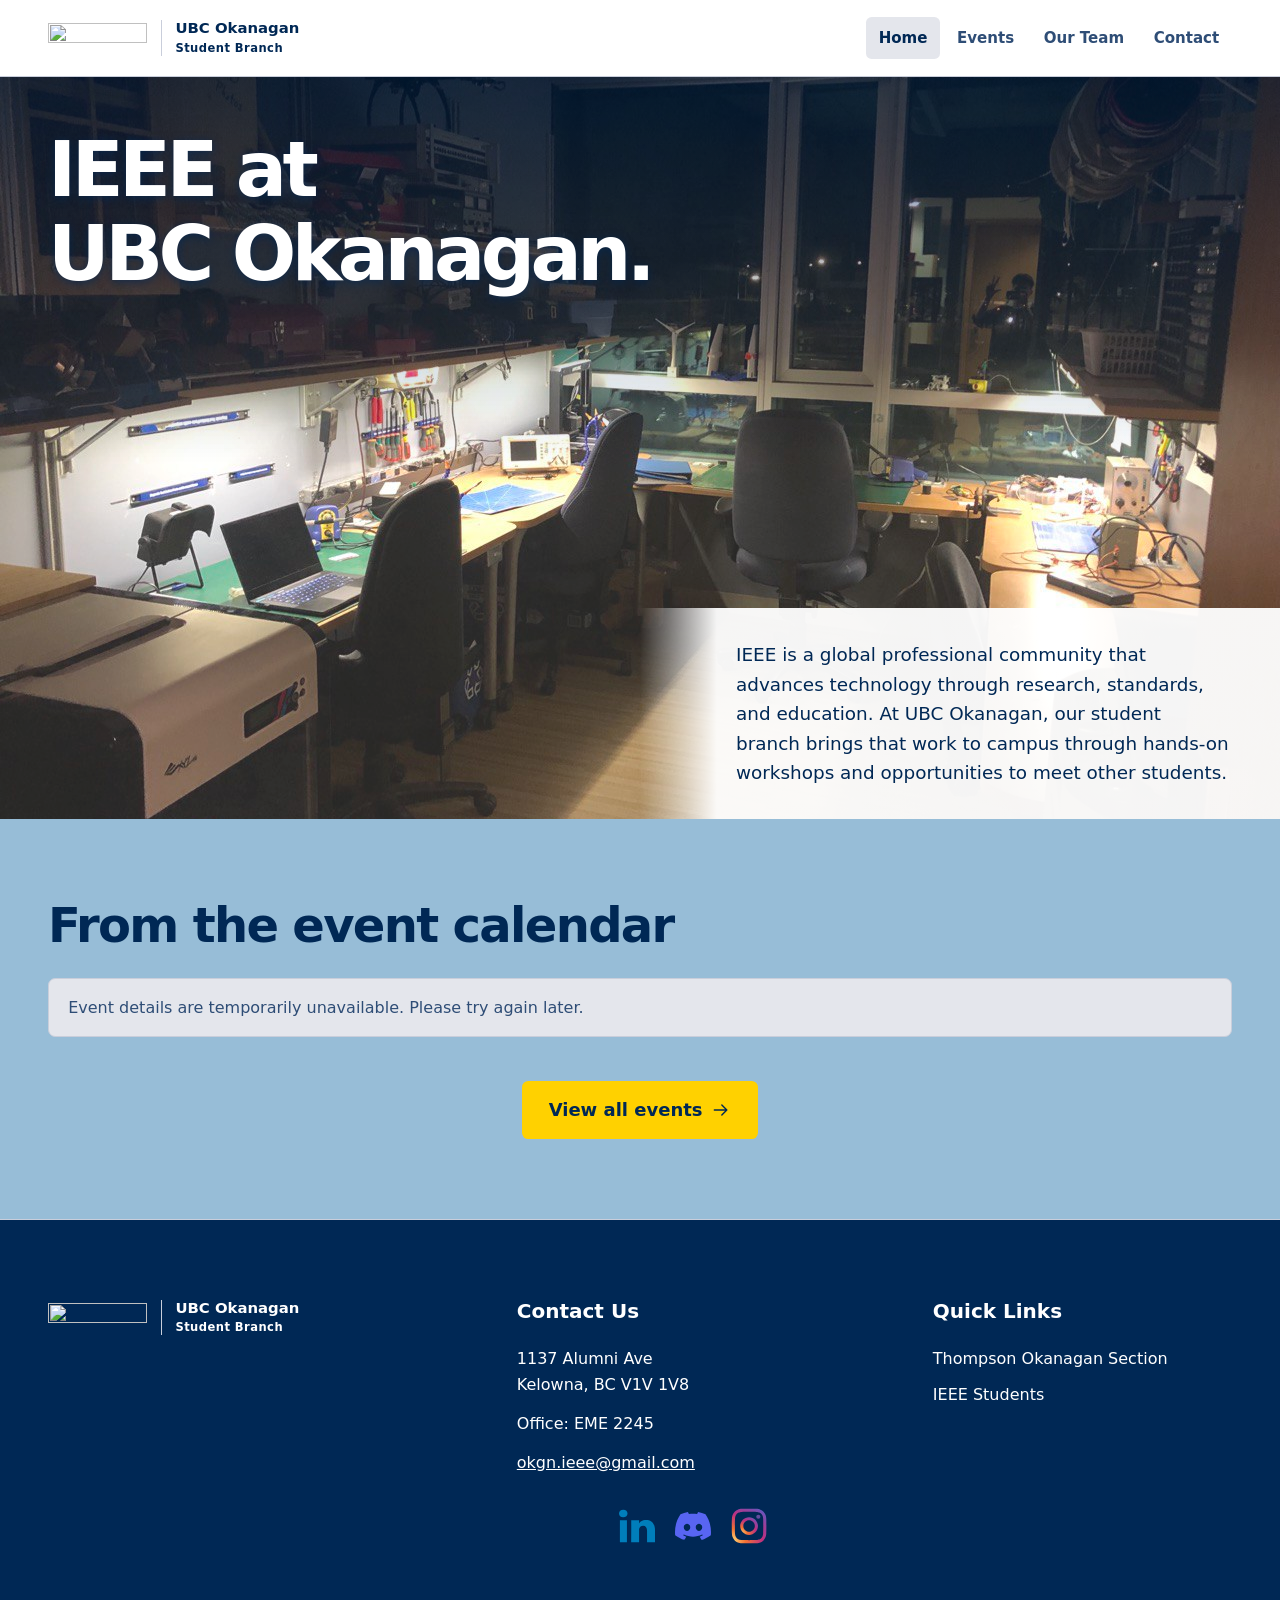
==== commit e889c68a: "Made events section look nicer" ====
--- a/index.html
+++ b/index.html
@@ -6,8 +6,8 @@
   <meta name="description" content="Meet the IEEE Student Branch at UBC Okanagan, find events, and connect with the team.">
   <meta name="theme-color" content="#002855">
   <title>IEEE UBC Okanagan Student Branch</title>
-  <link rel="stylesheet" href="/style.css">
-  <script type="module" src="/events.js"></script>
+  <link rel="stylesheet" href="/style.css?v=3">
+  <script type="module" src="/events.js?v=2"></script>
 </head>
 <body>
   <a class="skip-link" href="#main">Skip to content</a>
@@ -38,13 +38,12 @@
 
     <section class="section event-band" aria-labelledby="featured-heading">
       <div class="container">
-        <div class="section-heading split-heading">
-          <div>
-            <h2 id="featured-heading">From the event calendar</h2>
-          </div>
-          <a class="text-link" href="/events/">View all events <svg class="icon" aria-hidden="true" viewBox="0 0 24 24" fill="none" stroke="currentColor" stroke-width="1.7" stroke-linecap="round" stroke-linejoin="round"><path d="M4 12h15m-6-6 6 6-6 6"/></svg></a>
+        <h2 class="section-heading" id="featured-heading">From the event calendar</h2>
+        <div id="featured-event" aria-live="polite"></div>
+        <div class="event-preview">
+          <div id="event-preview-stack" class="event-preview-stack" inert hidden></div>
+          <a class="button" href="/events/">View all events <svg class="icon" aria-hidden="true" viewBox="0 0 24 24" fill="none" stroke="currentColor" stroke-width="1.7" stroke-linecap="round" stroke-linejoin="round"><path d="M4 12h15m-6-6 6 6-6 6"/></svg></a>
         </div>
-        <div id="featured-event" aria-live="polite"></div>
         <noscript><p>Enable JavaScript to see event details.</p></noscript>
       </div>
     </section>
@@ -58,7 +57,6 @@
           <img src="/assets/brand_assets/ieee%20mb%20white%20png.png" alt="" width="287" height="84">
           <span class="brand-name">UBC Okanagan<small>Student Branch</small></span>
         </a>
-        <p class="footer-copyright">© 2026 IEEE UBC Okanagan.<br>All rights reserved.</p>
       </div>
       <section id="contact" aria-labelledby="home-contact" tabindex="-1">
         <h2 id="home-contact">Contact Us</h2>
--- a/style.css
+++ b/style.css
@@ -194,7 +194,7 @@
   margin-top: 1.65rem;
 }
 
-.button, .text-link {
+.button {
   display: inline-flex;
   align-items: center;
   justify-content: center;
@@ -214,8 +214,6 @@
 .button-primary:hover { background: var(--ink); }
 .button-outline { border-color: var(--blue-60); color: var(--ink); }
 .button-outline:hover { background: var(--pale); }
-.text-link { text-underline-offset: .24em; }
-.text-link:hover { color: var(--blue); }
 
 .section { padding-block: clamp(2.85rem, 6.3vw, 5rem); }
 .section-heading { margin-bottom: 1.6rem; }
@@ -283,6 +281,11 @@
   display: grid;
   justify-items: end;
   gap: .4rem;
+}
+
+.event-calendar--pair {
+  display: flex;
+  align-items: center;
 }
 
 .calendar-tile {
@@ -318,7 +321,6 @@
 }
 
 .calendar-separator {
-  justify-self: center;
   color: var(--muted);
   font-size: .75rem;
   line-height: 1;
@@ -339,6 +341,54 @@
 
 .event-description { margin-top: .65rem; max-width: 42rem; color: var(--muted); }
 .event-details .button { margin-top: 1rem; }
+
+.event-preview {
+  display: grid;
+  isolation: isolate;
+  margin-top: clamp(1.5rem, 4vw, 2.75rem);
+}
+
+.event-preview-stack, .event-preview > .button { grid-area: 1 / 1; }
+
+.event-preview-stack {
+  --preview-card-height: clamp(9rem, 17vw, 12rem);
+  display: grid;
+  grid-auto-rows: calc(var(--preview-card-height) / 2)
+    calc(var(--preview-card-height) / 3) calc(var(--preview-card-height) / 4);
+  justify-self: center;
+  width: 90%;
+  overflow: hidden;
+  filter: blur(1.5px);
+  mask-image: linear-gradient(var(--ink) 25%,
+    color-mix(in srgb, var(--ink) 55%, transparent) 80%, transparent);
+}
+
+.event-preview-stack[hidden] { display: none; }
+
+.event-preview-stack .event-card {
+  position: relative;
+  block-size: var(--preview-card-height);
+}
+
+.event-preview-stack .event-content {
+  align-items: start;
+  padding-block: clamp(.65rem, 1.5vw, 1rem);
+}
+
+.event-preview-stack h3 { font-size: clamp(1.25rem, 2.8vw, 1.85rem); }
+.event-preview-stack :is(.event-meta, .event-description) { display: none; }
+
+.event-preview > .button {
+  z-index: 1;
+  place-self: center;
+  min-height: 3.6rem;
+  padding: .75rem 1.6rem;
+  background: var(--yellow);
+  color: var(--ink);
+  font-size: 1.125rem;
+}
+
+.event-preview > .button:hover { text-decoration: underline; }
 
 .status-message {
   padding: 1rem 1.2rem;
@@ -489,6 +539,7 @@
 @media (max-width: 46rem) {
   .event-card { grid-template-columns: minmax(0, 15rem) minmax(0, 1fr); }
   .event-card--text { grid-template-columns: minmax(0, 1fr); }
+  .event-content:has(.event-calendar--pair) { grid-template-columns: minmax(0, 1fr); }
   .footer-grid { grid-template-columns: 1fr; }
   .site-footer h2 { margin-bottom: 1rem; }
 }
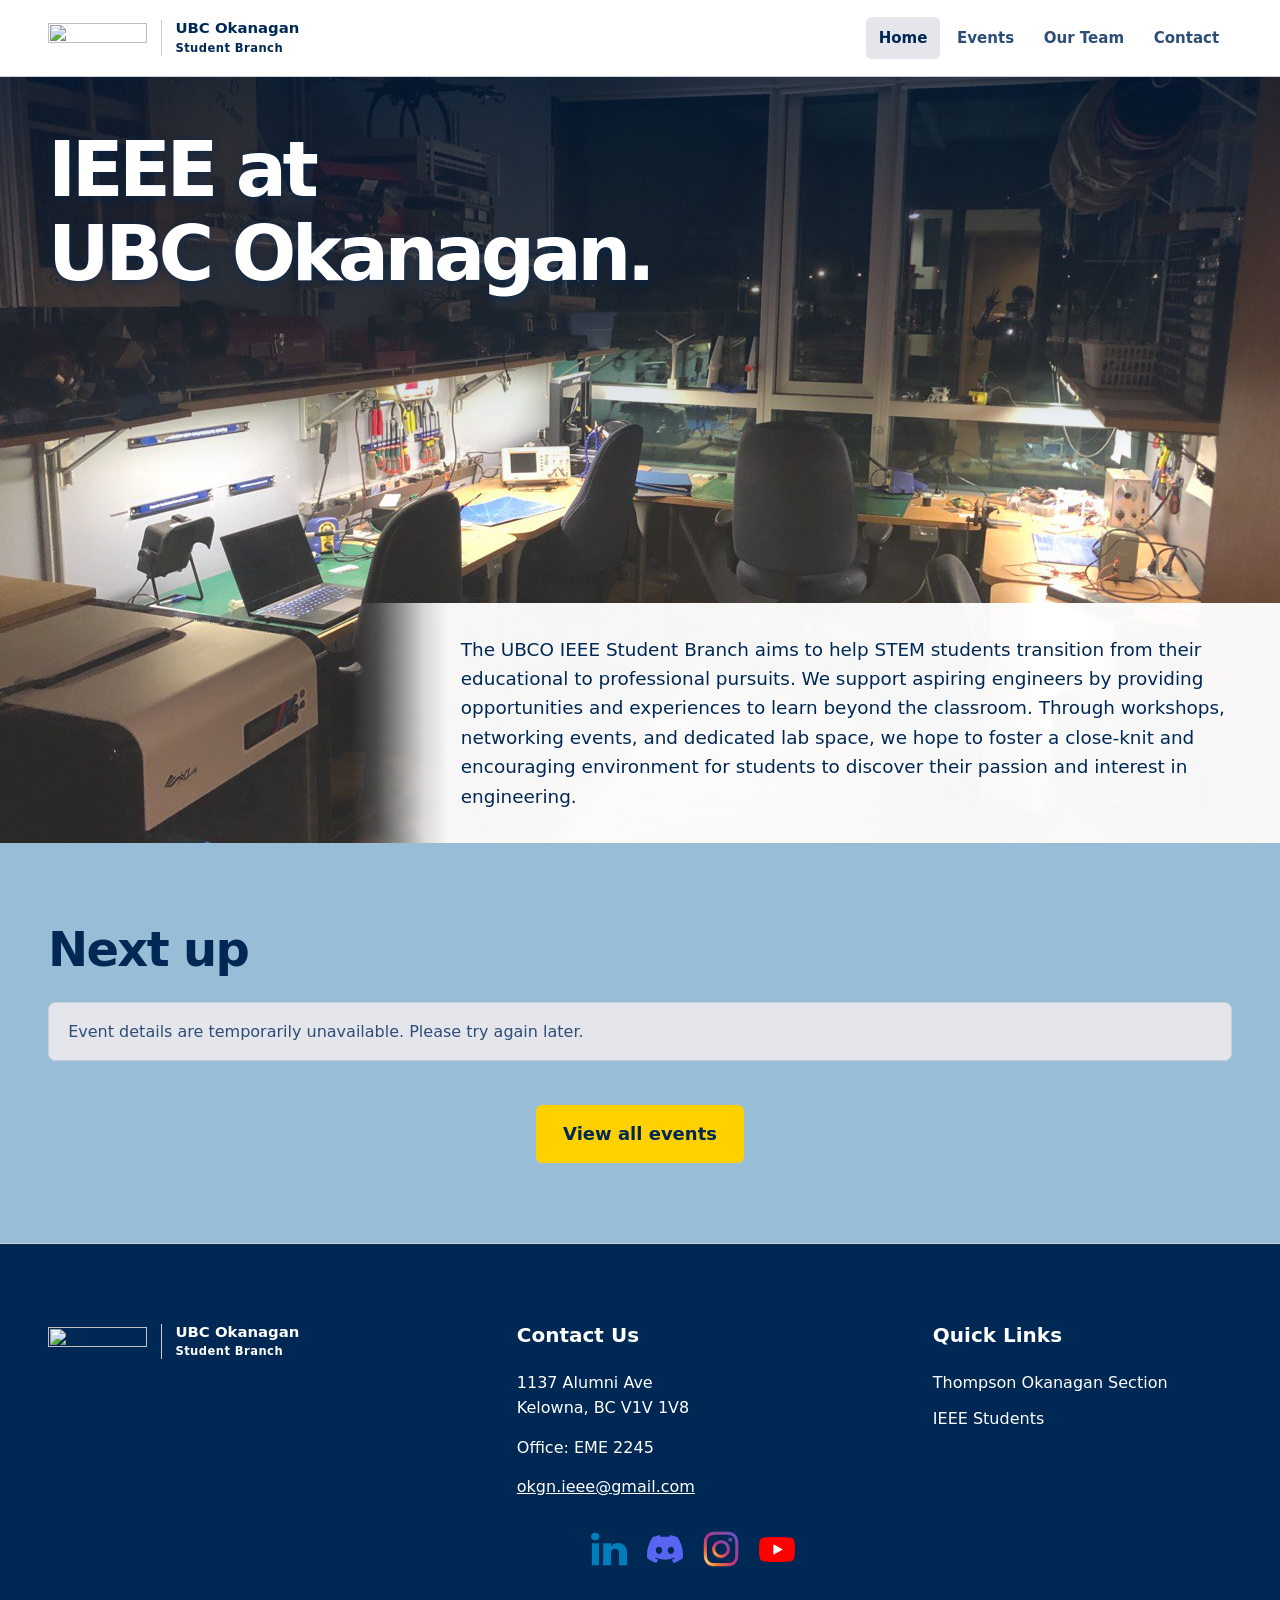
==== commit 32ac4f05: "Unslopped descriptions" ====
--- a/index.html
+++ b/index.html
@@ -6,8 +6,9 @@
   <meta name="description" content="Meet the IEEE Student Branch at UBC Okanagan, find events, and connect with the team.">
   <meta name="theme-color" content="#002855">
   <title>IEEE UBC Okanagan Student Branch</title>
-  <link rel="stylesheet" href="/style.css?v=3">
-  <script type="module" src="/events.js?v=2"></script>
+  <link rel="stylesheet" href="/styles/shared.css">
+  <link rel="stylesheet" href="/styles/home.css?v=4">
+  <script type="module" src="/events.js?v=3"></script>
 </head>
 <body>
   <a class="skip-link" href="#main">Skip to content</a>
@@ -32,17 +33,17 @@
     <section class="hero" aria-labelledby="home-heading">
       <div class="hero-content">
         <h1 id="home-heading">IEEE at<br> UBC Okanagan.</h1>
-        <p style="padding-left: 6rem">IEEE is a global professional community that advances technology through research, standards, and education. At UBC Okanagan, our student branch brings that work to campus through hands-on workshops and opportunities to meet other students.</p>
+        <p>The UBCO IEEE Student Branch aims to help STEM students transition from their educational to professional pursuits. We support aspiring engineers by providing opportunities and experiences to learn beyond the classroom. Through workshops, networking events, and dedicated lab space, we hope to foster a close-knit and encouraging environment for students to discover their passion and interest in engineering.</p>
       </div>
     </section>
 
     <section class="section event-band" aria-labelledby="featured-heading">
       <div class="container">
-        <h2 class="section-heading" id="featured-heading">From the event calendar</h2>
+        <h2 class="section-heading" id="featured-heading">Next up</h2>
         <div id="featured-event" aria-live="polite"></div>
         <div class="event-preview">
           <div id="event-preview-stack" class="event-preview-stack" inert hidden></div>
-          <a class="button" href="/events/">View all events <svg class="icon" aria-hidden="true" viewBox="0 0 24 24" fill="none" stroke="currentColor" stroke-width="1.7" stroke-linecap="round" stroke-linejoin="round"><path d="M4 12h15m-6-6 6 6-6 6"/></svg></a>
+          <a class="button" href="/events/">View all events</a>
         </div>
         <noscript><p>Enable JavaScript to see event details.</p></noscript>
       </div>
@@ -52,7 +53,7 @@
 
   <footer class="section site-footer">
     <div class="container footer-grid">
-      <div class="footer-identity">
+      <div>
         <a class="brand" href="/" aria-label="IEEE UBC Okanagan home">
           <img src="/assets/brand_assets/ieee%20mb%20white%20png.png" alt="" width="287" height="84">
           <span class="brand-name">UBC Okanagan<small>Student Branch</small></span>
@@ -81,13 +82,18 @@
               <img src="/assets/social_media_icons/Instagram.svg" alt="Instagram" width="36" height="36">
             </a>
           </li>
+          <li>
+            <a class="social-logo" href="https://www.youtube.com/@ubcoieee">
+              <img src="/assets/social_media_icons/youtube.svg" alt="Youtube" width="36" height="36">
+            </a>
+          </li>
         </ul>
       </section>
       <section aria-labelledby="footer-links">
         <h2 id="footer-links">Quick Links</h2>
         <ul class="footer-links">
-          <li><a href="http://www.okanagan.ieee.ca/">Thompson Okanagan Section</a></li>
-          <li><a href="https://students.ieee.org/">IEEE Students</a></li>
+          <li><a href="http://www.okanagan.ieee.ca/" target="_blank">Thompson Okanagan Section</a></li>
+          <li><a href="https://students.ieee.org/" target="_blank">IEEE Students</a></li>
         </ul>
       </section>
     </div>
--- a/styles/shared.css
+++ b/styles/shared.css
@@ -0,0 +1,314 @@
+:root {
+  color-scheme: light;
+  --ink: #002855;
+  --muted: #2e4d76;
+  --blue: #00629b;
+  --blue-60: #5d9cc3;
+  --blue-40: #97BDD7;
+  --pale: #e4e6ec;
+  --line: #c9cedb;
+  --yellow: #ffd100;
+  --red: #ba0c2f;
+  --white: #ffffff;
+  font-family: "Segoe UI", system-ui, sans-serif;
+  color: var(--ink);
+  background: var(--white);
+  line-height: 1.6;
+}
+
+* { box-sizing: border-box; }
+
+body {
+  display: flex;
+  flex-direction: column;
+  min-height: 100vh;
+  margin: 0;
+}
+
+main { flex: 1; scroll-margin-top: 5rem; }
+
+img { display: block; max-width: 100%; }
+
+a { color: var(--ink); }
+
+a:focus-visible {
+  outline: 3px solid var(--ink);
+  outline-offset: 4px;
+}
+
+h1, h2, h3, p { margin: 0; }
+
+h1, h2, h3 {
+  line-height: 1.1;
+  letter-spacing: -.035em;
+}
+
+h1 { font-size: clamp(2.75rem, 6.1vw, 4.75rem); }
+h2 { font-size: clamp(1.95rem, 3.8vw, 3rem); }
+h3 { font-size: 1.25rem; }
+
+.container {
+  width: min(100% - 3rem, 74rem);
+  margin-inline: auto;
+}
+
+.icon {
+  width: 1.25rem;
+  height: 1.25rem;
+  flex: none;
+}
+
+.skip-link {
+  position: fixed;
+  z-index: 2;
+  top: .75rem;
+  left: .75rem;
+  transform: translateY(-200%);
+  padding: .6rem 1rem;
+  background: var(--white);
+  font-weight: 650;
+}
+
+.skip-link:focus { transform: none; }
+
+.site-header {
+  position: sticky;
+  z-index: 1;
+  top: 0;
+  background: var(--white);
+  border-bottom: 1px solid var(--line);
+}
+
+.header-inner {
+  display: flex;
+  align-items: center;
+  justify-content: space-between;
+  gap: 1rem;
+  min-height: 4.75rem;
+}
+
+.brand {
+  display: inline-flex;
+  flex: none;
+  align-items: center;
+  gap: .85rem;
+  color: inherit;
+  text-decoration: none;
+}
+
+.brand img {
+  width: 6.2rem;
+  height: auto;
+}
+
+.brand-name {
+  display: grid;
+  padding-left: .85rem;
+  border-left: 1px solid var(--line);
+  font-size: .93rem;
+  font-weight: 750;
+  line-height: 1.2;
+}
+
+.brand-name small {
+  margin-top: .22rem;
+  font-size: .72rem;
+  font-weight: 550;
+  letter-spacing: .04em;
+}
+
+.nav-list {
+  display: flex;
+  gap: .25rem;
+  padding: 0;
+  margin: 0;
+  list-style: none;
+}
+
+.nav-list a {
+  display: block;
+  padding: .55rem .8rem;
+  border-radius: .35rem;
+  color: var(--muted);
+  text-decoration: none;
+  font-size: .94rem;
+  font-weight: 650;
+  white-space: nowrap;
+}
+
+.nav-list a:hover, .nav-list a[aria-current="page"] {
+  color: var(--ink);
+  background: var(--pale);
+}
+
+.lede {
+  max-width: 43rem;
+  color: var(--muted);
+  font-size: clamp(1.07rem, 2vw, 1.31rem);
+  line-height: 1.45;
+}
+
+.page-intro {
+  padding-block: clamp(2.75rem, 6vw, 5rem);
+  border-bottom: 1px solid var(--line);
+  background: linear-gradient(135deg, var(--white), var(--pale));
+}
+
+.page-intro h1 { margin: .5rem 0 .9rem; }
+
+.button {
+  display: inline-flex;
+  align-items: center;
+  justify-content: center;
+  gap: .55rem;
+  font-weight: 700;
+  min-height: 2.9rem;
+  padding: .6rem .95rem;
+  border: 1px solid transparent;
+  border-radius: .4rem;
+  text-decoration: none;
+}
+
+.button-primary { color: var(--white); background: var(--blue); }
+.button-primary:hover { background: var(--ink); }
+
+.section { padding-block: clamp(2.85rem, 6.3vw, 5rem); }
+.section-heading { margin-bottom: 1.6rem; }
+
+.event-band {
+  border-bottom: 1px solid var(--line);
+  background: var(--blue-40);
+}
+
+.event-card {
+  display: grid;
+  grid-template-columns: minmax(0, 20rem) minmax(0, 1fr);
+  overflow: hidden;
+  border: 1px solid var(--line);
+  border-radius: .7rem;
+  background: var(--white);
+}
+
+.event-card--text { grid-template-columns: minmax(0, 1fr); }
+
+.event-poster {
+  display: grid;
+  place-items: center;
+  background: var(--pale);
+}
+
+.event-poster img {
+  width: 100%;
+  max-height: 21rem;
+  aspect-ratio: 1;
+  object-fit: contain;
+}
+
+.event-poster:focus-visible { outline-offset: -4px; }
+
+.event-content {
+  display: grid;
+  grid-template-columns: minmax(0, 1fr) auto;
+  align-items: center;
+  gap: clamp(.65rem, 3vw, 2.5rem);
+  padding: clamp(.9rem, 3vw, 2.5rem);
+}
+
+.event-calendar {
+  display: grid;
+  justify-items: end;
+  gap: .4rem;
+}
+
+.event-calendar--pair {
+  display: flex;
+  align-items: center;
+}
+
+.calendar-tile {
+  display: grid;
+  grid-template-rows: auto minmax(0, 1fr);
+  width: clamp(5rem, 8vw, 6rem);
+  aspect-ratio: 1;
+  overflow: hidden;
+  border: 1px solid var(--line);
+  border-radius: .4rem;
+  text-align: center;
+  font-variant-numeric: tabular-nums;
+}
+
+.calendar-month {
+  padding: .2rem .3rem;
+  background: var(--red);
+  color: var(--white);
+  font-size: .72rem;
+  font-weight: 700;
+  white-space: nowrap;
+}
+
+.calendar-day {
+  display: grid;
+  place-items: center;
+  padding: .25rem .1rem;
+  background: var(--white);
+  color: var(--ink);
+  font-size: clamp(1.3rem, 2.7vw, 1.9rem);
+  font-weight: 750;
+  line-height: 1.35;
+}
+
+.calendar-separator {
+  color: var(--muted);
+  font-size: .75rem;
+  line-height: 1;
+}
+
+.event-details h3 { font-size: clamp(1.45rem, 3.5vw, 2.3rem); }
+
+.event-meta {
+  display: flex;
+  flex-wrap: wrap;
+  gap: .2rem 1.25rem;
+  padding: 0;
+  margin: .75rem 0;
+  list-style: none;
+  color: var(--ink);
+  font-weight: 650;
+}
+
+.event-description { margin-top: .65rem; max-width: 42rem; color: var(--muted); }
+.event-details .button { margin-top: 1rem; }
+
+.status-message {
+  padding: 1rem 1.2rem;
+  border: 1px solid var(--line);
+  border-radius: .45rem;
+  background: var(--pale);
+  color: var(--muted);
+}
+
+@media (max-width: 46rem) {
+  .event-card { grid-template-columns: minmax(0, 15rem) minmax(0, 1fr); }
+  .event-card--text { grid-template-columns: minmax(0, 1fr); }
+  .event-content:has(.event-calendar--pair) { grid-template-columns: minmax(0, 1fr); }
+}
+
+@media (max-width: 36rem) {
+  .container { width: calc(100% - 2rem); }
+  main { scroll-margin-top: 7rem; }
+
+  .header-inner {
+    flex-direction: column;
+    align-items: flex-start;
+    gap: .55rem;
+    padding-top: .75rem;
+    padding-bottom: .45rem;
+  }
+
+  .header-inner nav, .nav-list { width: 100%; }
+  .nav-list { justify-content: space-between; }
+  .nav-list a { padding: .5rem .45rem; font-size: .88rem; }
+
+  .event-card { grid-template-columns: minmax(0, 1fr); }
+  .event-poster img { max-height: 19rem; }
+}
--- a/styles/home.css
+++ b/styles/home.css
@@ -0,0 +1,155 @@
+.hero {
+  background: linear-gradient(color-mix(in srgb, var(--ink) 50%, transparent),
+      color-mix(in srgb, var(--white) 15%, transparent) 52%),
+    url("/assets/hackerspace_night.jpg") center / cover no-repeat, var(--ink);
+}
+
+.hero-content {
+  display: flex;
+  flex-direction: column;
+  align-items: flex-start;
+  justify-content: space-between;
+  gap: clamp(8rem, 20vw, 19rem);
+  min-height: clamp(32rem, 58vw, 48rem);
+}
+
+.hero h1 {
+  margin: clamp(1.5rem, 4vw, 3.5rem) max(1rem, calc((100% - 74rem) / 2));
+  color: var(--white);
+  font-size: clamp(2.45rem, 6vw, 4.75rem);
+  letter-spacing: -.06em;
+  text-shadow: 0 2px 10px color-mix(in srgb, var(--ink) 70%, transparent);
+}
+
+.hero p {
+  --fade-width: clamp(1.75rem, 8vw, 6rem);
+  align-self: flex-end;
+  max-width: min(100%, 58rem);
+  padding: clamp(1rem, 2.5vw, 2rem) clamp(1rem, 4vw, 3.5rem);
+  padding-inline-start: calc(var(--fade-width) + clamp(.5rem, 1vw, .875rem));
+  background: linear-gradient(to right,
+    transparent,
+    color-mix(in srgb, var(--white) 15%, transparent) calc(var(--fade-width) * .25),
+    color-mix(in srgb, var(--white) 48%, transparent) calc(var(--fade-width) * .5),
+    color-mix(in srgb, var(--white) 81%, transparent) calc(var(--fade-width) * .75),
+    color-mix(in srgb, var(--white) 96%, transparent) var(--fade-width));
+  color: var(--ink);
+  font-size: clamp(1rem, 1.6vw, 1.15rem);
+}
+
+.event-preview {
+  display: grid;
+  isolation: isolate;
+  margin-top: clamp(1.5rem, 4vw, 2.75rem);
+}
+
+.event-preview-stack, .event-preview > .button { grid-area: 1 / 1; }
+
+.event-preview-stack {
+  --preview-card-height: clamp(9rem, 17vw, 12rem);
+  display: grid;
+  grid-auto-rows: calc(var(--preview-card-height) / 2)
+    calc(var(--preview-card-height) / 3) calc(var(--preview-card-height) / 4);
+  justify-self: center;
+  width: 90%;
+  overflow: hidden;
+  filter: blur(1.5px);
+  mask-image: linear-gradient(var(--ink) 25%,
+    color-mix(in srgb, var(--ink) 55%, transparent) 80%, transparent);
+}
+
+.event-preview-stack[hidden] { display: none; }
+
+.event-preview-stack .event-card {
+  position: relative;
+  block-size: var(--preview-card-height);
+}
+
+.event-preview-stack .event-content {
+  align-items: start;
+  padding-block: clamp(.65rem, 1.5vw, 1rem);
+}
+
+.event-preview-stack h3 { font-size: clamp(1.25rem, 2.8vw, 1.85rem); }
+
+.event-preview > .button {
+  z-index: 1;
+  place-self: center;
+  min-height: 3.6rem;
+  padding: .75rem 1.6rem;
+  background: var(--yellow);
+  color: var(--ink);
+  font-size: 1.125rem;
+}
+
+.event-preview > .button:hover { text-decoration: underline; }
+
+.site-footer {
+  background: var(--ink);
+  color: var(--white);
+}
+
+.footer-grid {
+  display: grid;
+  grid-template-columns: 1.15fr 1fr .85fr;
+  gap: clamp(2rem, 5vw, 4.5rem);
+}
+
+.site-footer a { color: inherit; }
+.site-footer a:focus-visible { outline-color: var(--white); }
+
+.site-footer h2 {
+  margin-bottom: 1.5rem;
+  font-size: 1.25rem;
+  letter-spacing: normal;
+}
+
+#contact { scroll-margin-top: 5rem; }
+
+.contact-details {
+  display: grid;
+  gap: .85rem;
+  font-style: normal;
+}
+
+.footer-links {
+  display: grid;
+  gap: .65rem;
+  padding: 0;
+  margin: 0;
+  list-style: none;
+}
+
+.footer-links a { text-decoration: none; }
+.footer-links a:hover { text-decoration: underline; }
+
+.social-grid {
+  display: flex;
+  flex-wrap: wrap;
+  align-items: center;
+  justify-content: center;
+  gap: .75rem;
+  padding: 0;
+  margin: 1.75rem 0 0;
+  list-style: none;
+}
+
+.social-logo {
+  display: grid;
+  place-items: center;
+  width: 2.75rem;
+  height: 2.75rem;
+  border-radius: .25rem;
+}
+
+.social-logo img { width: 2.25rem; height: auto; }
+.social-logo:hover { opacity: .72; }
+
+@media (max-width: 46rem) {
+  .footer-grid { grid-template-columns: 1fr; }
+  .site-footer h2 { margin-bottom: 1rem; }
+}
+
+@media (max-width: 36rem) {
+  #contact { scroll-margin-top: 7rem; }
+}
